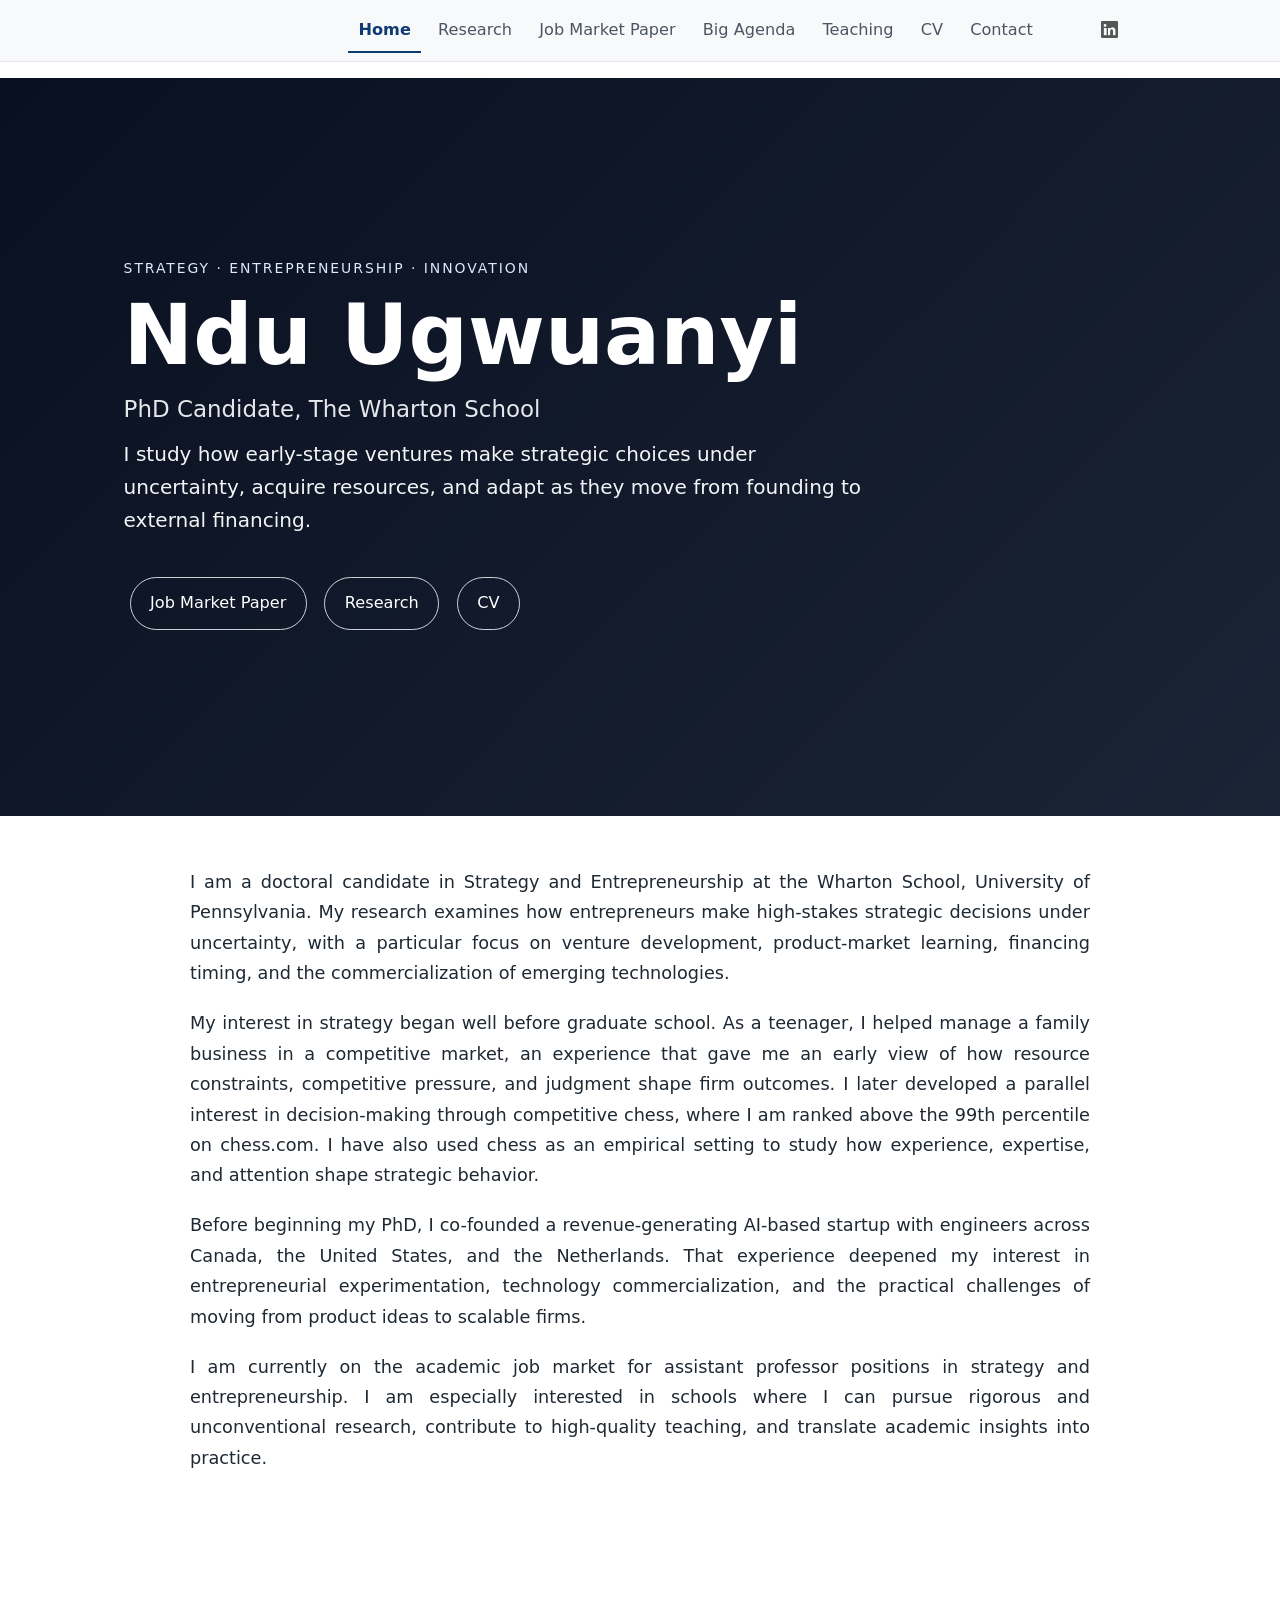
==== index.html @ 35e573d6 "Built site for gh-pages" ====
<!DOCTYPE html>
<html xmlns="http://www.w3.org/1999/xhtml" lang="en" xml:lang="en"><head>

<meta charset="utf-8">
<meta name="generator" content="quarto-1.10.18">

<meta name="viewport" content="width=device-width, initial-scale=1.0, user-scalable=yes">


<title>Ndu Ugwuanyi</title>
<style>
/* Default styles provided by pandoc.
** See https://pandoc.org/MANUAL.html#variables-for-html for config info.
*/
span.smallcaps{font-variant: small-caps;}
div.columns{display: flex; gap: 1.5em;}
div.column{flex: auto;}
@media screen {
div.columns{gap: min(4vw, 1.5em);}
div.column{overflow-x: auto;}
}
div.hanging-indent{margin-left: 1.5em; text-indent: -1.5em;}
ul.task-list{list-style: none;}
ul.task-list li input[type="checkbox"] {
  width: 0.8em;
  margin: 0 0.8em 0.2em -1em; /* quarto-specific, see https://github.com/quarto-dev/quarto-cli/issues/4556 */ 
  vertical-align: middle;
}
</style>


<script src="site_libs/quarto-nav/quarto-nav.js"></script>
<script src="site_libs/clipboard/clipboard.min.js"></script>
<script src="site_libs/quarto-html/quarto.js" type="module"></script>
<script src="site_libs/quarto-html/tabsets/tabsets.js" type="module"></script>
<script src="site_libs/quarto-html/popper.min.js"></script>
<script src="site_libs/quarto-html/tippy.umd.min.js"></script>
<link href="site_libs/quarto-html/tippy.css" rel="stylesheet">
<link href="site_libs/quarto-html/quarto-syntax-highlighting-64a204ab8560d761af7679ceaba22944.css" rel="stylesheet" id="quarto-text-highlighting-styles">
<script src="site_libs/bootstrap/bootstrap.min.js"></script>
<link href="site_libs/bootstrap/bootstrap-icons.css" rel="stylesheet">
<link href="site_libs/bootstrap/bootstrap-172ba59bd5e0b52282274ba0c0cc16fc.min.css" rel="stylesheet" append-hash="true" id="quarto-bootstrap" data-mode="light">
<script id="quarto-search-options" type="application/json">{
  "language": {
    "search-no-results-text": "No results",
    "search-matching-documents-text": "matching documents",
    "search-copy-link-title": "Copy link to search",
    "search-hide-matches-text": "Hide additional matches",
    "search-more-match-text": "more match in this document",
    "search-more-matches-text": "more matches in this document",
    "search-clear-button-title": "Clear",
    "search-text-placeholder": "",
    "search-detached-cancel-button-title": "Cancel",
    "search-submit-button-title": "Submit",
    "search-label": "Search"
  }
}</script>


<link rel="stylesheet" href="styles.css">
</head>

<body class="nav-fixed quarto-light">

<div id="quarto-search-results"></div>
  <header id="quarto-header" class="headroom fixed-top">
    <nav class="navbar navbar-expand-lg " data-bs-theme="dark">
      <div class="navbar-container container-fluid">
          <button class="navbar-toggler" type="button" data-bs-toggle="collapse" data-bs-target="#navbarCollapse" aria-controls="navbarCollapse" role="menu" aria-expanded="false" aria-label="Toggle navigation" onclick="if (window.quartoToggleHeadroom) { window.quartoToggleHeadroom(); }">
  <span class="navbar-toggler-icon"></span>
</button>
          <div class="collapse navbar-collapse" id="navbarCollapse">
            <ul class="navbar-nav navbar-nav-scroll ms-auto">
  <li class="nav-item">
    <a class="nav-link active" href="./index.html" aria-current="page"> 
<span class="menu-text">Home</span></a>
  </li>  
  <li class="nav-item">
    <a class="nav-link" href="./research.html"> 
<span class="menu-text">Research</span></a>
  </li>  
  <li class="nav-item">
    <a class="nav-link" href="./job-market-paper.html"> 
<span class="menu-text">Job Market Paper</span></a>
  </li>  
  <li class="nav-item">
    <a class="nav-link" href="./big-agenda.html"> 
<span class="menu-text">Big Agenda</span></a>
  </li>  
  <li class="nav-item">
    <a class="nav-link" href="./teaching.html"> 
<span class="menu-text">Teaching</span></a>
  </li>  
  <li class="nav-item">
    <a class="nav-link" href="./cv.html"> 
<span class="menu-text">CV</span></a>
  </li>  
  <li class="nav-item">
    <a class="nav-link" href="./contact.html"> 
<span class="menu-text">Contact</span></a>
  </li>  
</ul>
          </div> <!-- /navcollapse -->
            <div class="quarto-navbar-tools">
    <a href="https://www.linkedin.com/in/rndu/" title="" class="quarto-navigation-tool px-1" aria-label="LinkedIn"><i class="bi bi-linkedin"></i></a>
</div>
      </div> <!-- /container-fluid -->
    </nav>
</header>
<!-- content -->
<div id="quarto-content" class="quarto-container page-columns page-rows-contents page-layout-full page-navbar">
<!-- sidebar -->
<!-- margin-sidebar -->
    
<!-- main -->
<main class="content column-page" id="quarto-document-content"><header id="title-block-header" class="quarto-title-block"></header>




<section class="hero">
  <video class="hero-video" autoplay="" muted="" loop="" playsinline="">
    <source src="media/teaching-hero.mp4" type="video/mp4">
  </video>

  <div class="hero-overlay"></div>

  <div class="hero-content">
    <p class="eyebrow">Strategy · Entrepreneurship · Innovation</p>
    <h1>Ndu Ugwuanyi</h1>
    <p class="subtitle">PhD Candidate, The Wharton School</p>

    <p class="hero-text">
      I study how early-stage ventures make strategic choices under uncertainty,
      acquire resources, and adapt as they move from founding to external financing.
    </p>

    <div class="hero-buttons">
      <a href="job-market-paper.html">Job Market Paper</a>
      <a href="research.html">Research</a>
      <a href="cv.html">CV</a>
    </div>
  </div>
</section>


<section class="home-about">
  <div class="home-about-inner">

    <p>
      I am a doctoral candidate in Strategy and Entrepreneurship at the Wharton School, University of Pennsylvania. My research examines how entrepreneurs make high-stakes strategic decisions under uncertainty, with a particular focus on venture development, product-market learning, financing timing, and the commercialization of emerging technologies.
    </p>

    <p>
      My interest in strategy began well before graduate school. As a teenager, I helped manage a family business in a competitive market, an experience that gave me an early view of how resource constraints, competitive pressure, and judgment shape firm outcomes. I later developed a parallel interest in decision-making through competitive chess, where I am ranked above the 99th percentile on chess.com. I have also used chess as an empirical setting to study how experience, expertise, and attention shape strategic behavior.
    </p>

    <p>
      Before beginning my PhD, I co-founded a revenue-generating AI-based startup with engineers across Canada, the United States, and the Netherlands. That experience deepened my interest in entrepreneurial experimentation, technology commercialization, and the practical challenges of moving from product ideas to scalable firms.
    </p>

    <p>
      I am currently on the academic job market for assistant professor positions in strategy and entrepreneurship. I am especially interested in schools where I can pursue rigorous and unconventional research, contribute to high-quality teaching, and translate academic insights into practice.
    </p>

  </div>
</section>
<!--
<section class="home-section">
  <div class="home-grid">
    <div>
      <h2>Research</h2>
      <p>
        My research examines strategic sequencing, startup financing, venture development,
        and adaptation under uncertainty.
      </p>
      <p><a href="research.html">View research →</a></p>
    </div>

    <div>
      <h2>Big Agenda</h2>
      <p>
        I am building a research and teaching agenda around how people think strategically,
        sequence decisions, and develop judgment.
      </p>
      <p><a href="big-agenda.html">Read the agenda →</a></p>
    </div>

    <div>
      <h2>Teaching</h2>
      <p>
        My teaching emphasizes active learning, disciplined reasoning, and the practice
        of strategic thinking in entrepreneurial settings.
      </p>
      <p><a href="teaching.html">View teaching →</a></p>
    </div>
  </div>
</section>
```
-->



</main> <!-- /main -->
<script id="quarto-html-after-body" type="application/javascript">
  window.document.addEventListener("DOMContentLoaded", function (event) {
    const isCodeAnnotation = (el) => {
      for (const clz of el.classList) {
        if (clz.startsWith('code-annotation-')) {                     
          return true;
        }
      }
      return false;
    }
    const onCopySuccess = function(e) {
      // button target
      const button = e.trigger;
      // don't keep focus
      button.blur();
      // flash "checked"
      button.classList.add('code-copy-button-checked');
      var currentTitle = button.getAttribute("title");
      button.setAttribute("title", "Copied!");
      let tooltip;
      if (window.bootstrap) {
        button.setAttribute("data-bs-toggle", "tooltip");
        button.setAttribute("data-bs-placement", "left");
        button.setAttribute("data-bs-title", "Copied!");
        tooltip = new bootstrap.Tooltip(button, 
          { trigger: "manual", 
            customClass: "code-copy-button-tooltip",
            offset: [0, -8]});
        tooltip.show();    
      }
      setTimeout(function() {
        if (tooltip) {
          tooltip.hide();
          button.removeAttribute("data-bs-title");
          button.removeAttribute("data-bs-toggle");
          button.removeAttribute("data-bs-placement");
        }
        button.setAttribute("title", currentTitle);
        button.classList.remove('code-copy-button-checked');
      }, 1000);
      // clear code selection
      e.clearSelection();
    }
    const getTextToCopy = function(trigger) {
      const outerScaffold = trigger.parentElement.cloneNode(true);
      const codeEl = outerScaffold.querySelector('code');
      for (const childEl of codeEl.children) {
        if (isCodeAnnotation(childEl)) {
          childEl.remove();
        }
      }
      return codeEl.innerText;
    }
    const clipboard = new window.ClipboardJS('.code-copy-button:not([data-in-quarto-modal])', {
      text: getTextToCopy
    });
    clipboard.on('success', onCopySuccess);
    if (window.document.getElementById('quarto-embedded-source-code-modal')) {
      const clipboardModal = new window.ClipboardJS('.code-copy-button[data-in-quarto-modal]', {
        text: getTextToCopy,
        container: window.document.getElementById('quarto-embedded-source-code-modal')
      });
      clipboardModal.on('success', onCopySuccess);
    }
      var localhostRegex = new RegExp(/^(?:http|https):\/\/localhost\:?[0-9]*\//);
      var mailtoRegex = new RegExp(/^mailto:/);
        var filterRegex = new RegExp("https:\/\/URichnd\.github\.io\/ndu\/");
      var isInternal = (href) => {
          return filterRegex.test(href) || localhostRegex.test(href) || mailtoRegex.test(href);
      }
      // Inspect non-navigation links and adorn them if external
     var links = window.document.querySelectorAll('a[href]:not(.nav-link):not(.navbar-brand):not(.toc-action):not(.sidebar-link):not(.sidebar-item-toggle):not(.pagination-link):not(.no-external):not([aria-hidden]):not(.dropdown-item):not(.quarto-navigation-tool):not(.about-link)');
      for (var i=0; i<links.length; i++) {
        const link = links[i];
        if (!isInternal(link.href)) {
          // undo the damage that might have been done by quarto-nav.js in the case of
          // links that we want to consider external
          if (link.dataset.originalHref !== undefined) {
            link.href = link.dataset.originalHref;
          }
        }
      }
    function tippyHover(el, contentFn, onTriggerFn, onUntriggerFn) {
      const config = {
        allowHTML: true,
        maxWidth: 500,
        delay: 100,
        arrow: false,
        appendTo: function(el) {
            return el.parentElement;
        },
        interactive: true,
        interactiveBorder: 10,
        theme: 'quarto',
        placement: 'bottom-start',
      };
      if (contentFn) {
        config.content = contentFn;
      }
      if (onTriggerFn) {
        config.onTrigger = onTriggerFn;
      }
      if (onUntriggerFn) {
        config.onUntrigger = onUntriggerFn;
      }
      window.tippy(el, config); 
    }
    const noterefs = window.document.querySelectorAll('a[role="doc-noteref"]');
    for (var i=0; i<noterefs.length; i++) {
      const ref = noterefs[i];
      tippyHover(ref, function() {
        // use id or data attribute instead here
        let href = ref.getAttribute('data-footnote-href') || ref.getAttribute('href');
        try { href = new URL(href).hash; } catch {}
        const id = href.replace(/^#\/?/, "");
        const note = window.document.getElementById(id);
        if (note) {
          return note.innerHTML;
        } else {
          return "";
        }
      });
    }
    const xrefs = window.document.querySelectorAll('a.quarto-xref');
    const processXRef = (id, note) => {
      // Strip column container classes
      const stripColumnClz = (el) => {
        el.classList.remove("page-full", "page-columns");
        if (el.children) {
          for (const child of el.children) {
            stripColumnClz(child);
          }
        }
      }
      stripColumnClz(note)
      if (id === null || id.startsWith('sec-')) {
        // Special case sections, only their first couple elements
        const container = document.createElement("div");
        if (note.children && note.children.length > 2) {
          container.appendChild(note.children[0].cloneNode(true));
          for (let i = 1; i < note.children.length; i++) {
            const child = note.children[i];
            if (child.tagName === "P" && child.innerText === "") {
              continue;
            } else {
              container.appendChild(child.cloneNode(true));
              break;
            }
          }
          if (window.Quarto?.typesetMath) {
            window.Quarto.typesetMath(container);
          }
          return container.innerHTML
        } else {
          if (window.Quarto?.typesetMath) {
            window.Quarto.typesetMath(note);
          }
          return note.innerHTML;
        }
      } else {
        // Remove any anchor links if they are present
        const anchorLink = note.querySelector('a.anchorjs-link');
        if (anchorLink) {
          anchorLink.remove();
        }
        if (window.Quarto?.typesetMath) {
          window.Quarto.typesetMath(note);
        }
        if (note.classList.contains("callout")) {
          return note.outerHTML;
        } else {
          return note.innerHTML;
        }
      }
    }
    for (var i=0; i<xrefs.length; i++) {
      const xref = xrefs[i];
      tippyHover(xref, undefined, function(instance) {
        instance.disable();
        let url = xref.getAttribute('href');
        let hash = undefined; 
        if (url.startsWith('#')) {
          hash = url;
        } else {
          try { hash = new URL(url).hash; } catch {}
        }
        if (hash) {
          const id = hash.replace(/^#\/?/, "");
          const note = window.document.getElementById(id);
          if (note !== null) {
            try {
              const html = processXRef(id, note.cloneNode(true));
              instance.setContent(html);
            } finally {
              instance.enable();
              instance.show();
            }
          } else {
            // See if we can fetch this
            fetch(url.split('#')[0])
            .then(res => res.text())
            .then(html => {
              const parser = new DOMParser();
              const htmlDoc = parser.parseFromString(html, "text/html");
              const note = htmlDoc.getElementById(id);
              if (note !== null) {
                const html = processXRef(id, note);
                instance.setContent(html);
              } 
            }).finally(() => {
              instance.enable();
              instance.show();
            });
          }
        } else {
          // See if we can fetch a full url (with no hash to target)
          // This is a special case and we should probably do some content thinning / targeting
          fetch(url)
          .then(res => res.text())
          .then(html => {
            const parser = new DOMParser();
            const htmlDoc = parser.parseFromString(html, "text/html");
            const note = htmlDoc.querySelector('main.content');
            if (note !== null) {
              // This should only happen for chapter cross references
              // (since there is no id in the URL)
              // remove the first header
              if (note.children.length > 0 && note.children[0].tagName === "HEADER") {
                note.children[0].remove();
              }
              const html = processXRef(null, note);
              instance.setContent(html);
            } 
          }).finally(() => {
            instance.enable();
            instance.show();
          });
        }
      }, function(instance) {
      });
    }
        let selectedAnnoteEl;
        const selectorForAnnotation = ( cell, annotation) => {
          let cellAttr = 'data-code-cell="' + cell + '"';
          let lineAttr = 'data-code-annotation="' +  annotation + '"';
          const selector = 'span[' + cellAttr + '][' + lineAttr + ']';
          return selector;
        }
        const selectCodeLines = (annoteEl) => {
          const doc = window.document;
          const targetCell = annoteEl.getAttribute("data-target-cell");
          const targetAnnotation = annoteEl.getAttribute("data-target-annotation");
          const annoteSpan = window.document.querySelector(selectorForAnnotation(targetCell, targetAnnotation));
          const lines = annoteSpan.getAttribute("data-code-lines").split(",");
          const lineIds = lines.map((line) => {
            return targetCell + "-" + line;
          })
          let top = null;
          let height = null;
          let parent = null;
          if (lineIds.length > 0) {
              //compute the position of the single el (top and bottom and make a div)
              const el = window.document.getElementById(lineIds[0]);
              top = el.offsetTop;
              height = el.offsetHeight;
              parent = el.parentElement.parentElement;
            if (lineIds.length > 1) {
              const lastEl = window.document.getElementById(lineIds[lineIds.length - 1]);
              const bottom = lastEl.offsetTop + lastEl.offsetHeight;
              height = bottom - top;
            }
            if (top !== null && height !== null && parent !== null) {
              // cook up a div (if necessary) and position it 
              let div = window.document.getElementById("code-annotation-line-highlight");
              if (div === null) {
                div = window.document.createElement("div");
                div.setAttribute("id", "code-annotation-line-highlight");
                div.style.position = 'absolute';
                parent.appendChild(div);
              }
              div.style.top = top - 2 + "px";
              div.style.height = height + 4 + "px";
              div.style.left = 0;
              let gutterDiv = window.document.getElementById("code-annotation-line-highlight-gutter");
              if (gutterDiv === null) {
                gutterDiv = window.document.createElement("div");
                gutterDiv.setAttribute("id", "code-annotation-line-highlight-gutter");
                gutterDiv.style.position = 'absolute';
                const codeCell = window.document.getElementById(targetCell);
                const gutter = codeCell.querySelector('.code-annotation-gutter');
                gutter.appendChild(gutterDiv);
              }
              gutterDiv.style.top = top - 2 + "px";
              gutterDiv.style.height = height + 4 + "px";
            }
            selectedAnnoteEl = annoteEl;
          }
        };
        const unselectCodeLines = () => {
          const elementsIds = ["code-annotation-line-highlight", "code-annotation-line-highlight-gutter"];
          elementsIds.forEach((elId) => {
            const div = window.document.getElementById(elId);
            if (div) {
              div.remove();
            }
          });
          selectedAnnoteEl = undefined;
        };
          // Handle positioning of the toggle
      window.addEventListener(
        "resize",
        throttle(() => {
          elRect = undefined;
          if (selectedAnnoteEl) {
            selectCodeLines(selectedAnnoteEl);
          }
        }, 10)
      );
      function throttle(fn, ms) {
      let throttle = false;
      let timer;
        return (...args) => {
          if(!throttle) { // first call gets through
              fn.apply(this, args);
              throttle = true;
          } else { // all the others get throttled
              if(timer) clearTimeout(timer); // cancel #2
              timer = setTimeout(() => {
                fn.apply(this, args);
                timer = throttle = false;
              }, ms);
          }
        };
      }
        // Attach click handler to the DT
        const annoteDls = window.document.querySelectorAll('dt[data-target-cell]');
        for (const annoteDlNode of annoteDls) {
          annoteDlNode.addEventListener('click', (event) => {
            const clickedEl = event.target;
            if (clickedEl !== selectedAnnoteEl) {
              unselectCodeLines();
              const activeEl = window.document.querySelector('dt[data-target-cell].code-annotation-active');
              if (activeEl) {
                activeEl.classList.remove('code-annotation-active');
              }
              selectCodeLines(clickedEl);
              clickedEl.classList.add('code-annotation-active');
            } else {
              // Unselect the line
              unselectCodeLines();
              clickedEl.classList.remove('code-annotation-active');
            }
          });
        }
    const findCites = (el) => {
      const parentEl = el.parentElement;
      if (parentEl) {
        const cites = parentEl.dataset.cites;
        if (cites) {
          return {
            el,
            cites: cites.split(' ')
          };
        } else {
          return findCites(el.parentElement)
        }
      } else {
        return undefined;
      }
    };
    var bibliorefs = window.document.querySelectorAll('a[role="doc-biblioref"]');
    for (var i=0; i<bibliorefs.length; i++) {
      const ref = bibliorefs[i];
      const citeInfo = findCites(ref);
      if (citeInfo) {
        tippyHover(citeInfo.el, function() {
          var popup = window.document.createElement('div');
          citeInfo.cites.forEach(function(cite) {
            var citeDiv = window.document.createElement('div');
            citeDiv.classList.add('hanging-indent');
            citeDiv.classList.add('csl-entry');
            var biblioDiv = window.document.getElementById('ref-' + cite);
            if (biblioDiv) {
              citeDiv.innerHTML = biblioDiv.innerHTML;
            }
            popup.appendChild(citeDiv);
          });
          return popup.innerHTML;
        });
      }
    }
  });
  </script>
</div> <!-- /content -->




</body></html>
---- site_libs/quarto-html/tippy.css ----
.tippy-box[data-animation=fade][data-state=hidden]{opacity:0}[data-tippy-root]{max-width:calc(100vw - 10px)}.tippy-box{position:relative;background-color:#333;color:#fff;border-radius:4px;font-size:14px;line-height:1.4;white-space:normal;outline:0;transition-property:transform,visibility,opacity}.tippy-box[data-placement^=top]>.tippy-arrow{bottom:0}.tippy-box[data-placement^=top]>.tippy-arrow:before{bottom:-7px;left:0;border-width:8px 8px 0;border-top-color:initial;transform-origin:center top}.tippy-box[data-placement^=bottom]>.tippy-arrow{top:0}.tippy-box[data-placement^=bottom]>.tippy-arrow:before{top:-7px;left:0;border-width:0 8px 8px;border-bottom-color:initial;transform-origin:center bottom}.tippy-box[data-placement^=left]>.tippy-arrow{right:0}.tippy-box[data-placement^=left]>.tippy-arrow:before{border-width:8px 0 8px 8px;border-left-color:initial;right:-7px;transform-origin:center left}.tippy-box[data-placement^=right]>.tippy-arrow{left:0}.tippy-box[data-placement^=right]>.tippy-arrow:before{left:-7px;border-width:8px 8px 8px 0;border-right-color:initial;transform-origin:center right}.tippy-box[data-inertia][data-state=visible]{transition-timing-function:cubic-bezier(.54,1.5,.38,1.11)}.tippy-arrow{width:16px;height:16px;color:#333}.tippy-arrow:before{content:"";position:absolute;border-color:transparent;border-style:solid}.tippy-content{position:relative;padding:5px 9px;z-index:1}
---- site_libs/quarto-html/quarto-syntax-highlighting-64a204ab8560d761af7679ceaba22944.css ----
/* quarto syntax highlight colors */
:root {
  --quarto-hl-ot-color: #003B4F;
  --quarto-hl-at-color: #657422;
  --quarto-hl-ss-color: #20794D;
  --quarto-hl-an-color: #5E5E5E;
  --quarto-hl-fu-color: #4758AB;
  --quarto-hl-st-color: #20794D;
  --quarto-hl-cf-color: #003B4F;
  --quarto-hl-op-color: #5E5E5E;
  --quarto-hl-er-color: #AD0000;
  --quarto-hl-bn-color: #AD0000;
  --quarto-hl-al-color: #AD0000;
  --quarto-hl-va-color: #111111;
  --quarto-hl-bu-color: inherit;
  --quarto-hl-ex-color: inherit;
  --quarto-hl-pp-color: #AD0000;
  --quarto-hl-in-color: #5E5E5E;
  --quarto-hl-vs-color: #20794D;
  --quarto-hl-wa-color: #5E5E5E;
  --quarto-hl-do-color: #5E5E5E;
  --quarto-hl-im-color: #00769E;
  --quarto-hl-ch-color: #20794D;
  --quarto-hl-dt-color: #AD0000;
  --quarto-hl-fl-color: #AD0000;
  --quarto-hl-co-color: #5E5E5E;
  --quarto-hl-cv-color: #5E5E5E;
  --quarto-hl-cn-color: #8f5902;
  --quarto-hl-sc-color: #5E5E5E;
  --quarto-hl-dv-color: #AD0000;
  --quarto-hl-kw-color: #003B4F;
}

/* other quarto variables */
:root {
  --quarto-font-monospace: SFMono-Regular, Menlo, Monaco, Consolas, "Liberation Mono", "Courier New", monospace;
}

/* syntax highlight based on Pandoc's rules */
pre > code.sourceCode > span {
  color: #003B4F;
}

code.sourceCode > span {
  color: #003B4F;
}

div.sourceCode,
div.sourceCode pre.sourceCode {
  color: #003B4F;
}

/* Normal */
code span {
  color: #003B4F;
}

/* Alert */
code span.al {
  color: #AD0000;
  font-style: inherit;
}

/* Annotation */
code span.an {
  color: #5E5E5E;
  font-style: inherit;
}

/* Attribute */
code span.at {
  color: #657422;
  font-style: inherit;
}

/* BaseN */
code span.bn {
  color: #AD0000;
  font-style: inherit;
}

/* BuiltIn */
code span.bu {
  font-style: inherit;
}

/* ControlFlow */
code span.cf {
  color: #003B4F;
  font-weight: bold;
  font-style: inherit;
}

/* Char */
code span.ch {
  color: #20794D;
  font-style: inherit;
}

/* Constant */
code span.cn {
  color: #8f5902;
  font-style: inherit;
}

/* Comment */
code span.co {
  color: #5E5E5E;
  font-style: inherit;
}

/* CommentVar */
code span.cv {
  color: #5E5E5E;
  font-style: italic;
}

/* Documentation */
code span.do {
  color: #5E5E5E;
  font-style: italic;
}

/* DataType */
code span.dt {
  color: #AD0000;
  font-style: inherit;
}

/* DecVal */
code span.dv {
  color: #AD0000;
  font-style: inherit;
}

/* Error */
code span.er {
  color: #AD0000;
  font-style: inherit;
}

/* Extension */
code span.ex {
  font-style: inherit;
}

/* Float */
code span.fl {
  color: #AD0000;
  font-style: inherit;
}

/* Function */
code span.fu {
  color: #4758AB;
  font-style: inherit;
}

/* Import */
code span.im {
  color: #00769E;
  font-style: inherit;
}

/* Information */
code span.in {
  color: #5E5E5E;
  font-style: inherit;
}

/* Keyword */
code span.kw {
  color: #003B4F;
  font-weight: bold;
  font-style: inherit;
}

/* Operator */
code span.op {
  color: #5E5E5E;
  font-style: inherit;
}

/* Other */
code span.ot {
  color: #003B4F;
  font-style: inherit;
}

/* Preprocessor */
code span.pp {
  color: #AD0000;
  font-style: inherit;
}

/* SpecialChar */
code span.sc {
  color: #5E5E5E;
  font-style: inherit;
}

/* SpecialString */
code span.ss {
  color: #20794D;
  font-style: inherit;
}

/* String */
code span.st {
  color: #20794D;
  font-style: inherit;
}

/* Variable */
code span.va {
  color: #111111;
  font-style: inherit;
}

/* VerbatimString */
code span.vs {
  color: #20794D;
  font-style: inherit;
}

/* Warning */
code span.wa {
  color: #5E5E5E;
  font-style: italic;
}

.prevent-inlining {
  content: "</";
}

/*# sourceMappingURL=9d8d5bb603a83b8298b89080a598c93b.css.map */
---- styles.css ----
body {
  font-family: system-ui, -apple-system, BlinkMacSystemFont, "Segoe UI", sans-serif;
  color: #1f2933;
}

.navbar {
  box-shadow: none;
  border-bottom: 1px solid #e5e7eb;
}

.hero {
  position: relative;
  width: 100vw;
  margin-left: calc(50% - 50vw);
  min-height: 82vh;
  display: flex;
  align-items: center;
  justify-content: center;
  overflow: hidden;
  background: linear-gradient(135deg, #0f172a 0%, #1e293b 45%, #334155 100%);
  margin-top: -1px;
}

.hero-video {
  position: absolute;
  inset: 0;
  width: 100%;
  height: 100%;
  object-fit: cover;
  opacity: 0.45;
}

.hero-overlay {
  position: absolute;
  inset: 0;
  background: rgba(5, 10, 25, 0.52);
}

.hero-content {
  position: relative;
  z-index: 2;
  max-width: 920px;
  padding: 4rem 2rem;
  text-align: center;
  color: white;
}

.eyebrow {
  text-transform: uppercase;
  letter-spacing: 0.14em;
  font-size: 0.82rem;
  margin-bottom: 1rem;
  color: #dbeafe;
}

.hero-content h1 {
  font-size: clamp(3rem, 7vw, 6rem);
  line-height: 0.95;
  margin: 0 0 1rem 0;
  font-weight: 700;
}

.subtitle {
  font-size: 1.35rem;
  margin-bottom: 1.5rem;
  color: #e5e7eb;
}

.hero-text {
  max-width: 760px;
  margin: 0 auto;
  font-size: 1.18rem;
  line-height: 1.65;
  color: #f3f4f6;
}

.hero-buttons {
  margin-top: 2rem;
}

.hero-buttons a {
  display: inline-block;
  margin: 0.35rem;
  padding: 0.8rem 1.15rem;
  border: 1px solid rgba(255, 255, 255, 0.8);
  color: white;
  text-decoration: none;
  border-radius: 999px;
  font-size: 0.95rem;
}

.hero-buttons a:hover {
  background: white;
  color: #0f172a;
}

.home-section {
  width: 100vw;
  margin-left: calc(50% - 50vw);
  padding: 4.5rem 6vw 5rem 6vw;
}

.home-grid {
  max-width: 1320px;
  margin: 0 auto;
  display: grid;
  grid-template-columns: repeat(3, minmax(0, 1fr));
  gap: clamp(2rem, 5vw, 6rem);
}

.home-grid h2 {
  font-size: 1.25rem;
  margin-bottom: 0.75rem;
}

.home-grid p {
  line-height: 1.65;
}

.home-grid a {
  color: #0f3b73;
  text-decoration: none;
  font-weight: 600;
}

.home-grid a:hover {
  text-decoration: underline;
}

@media (max-width: 800px) {
  .home-grid {
    grid-template-columns: 1fr;
  }

  .hero {
    min-height: 76vh;
  }
}

/* Remove Quarto's default top spacing on the homepage */
#quarto-content {
  padding-top: 0 !important;
}

#quarto-document-content {
  margin-top: 0 !important;
  padding-top: 0 !important;
}

main.content {
  margin-top: 0 !important;
  padding-top: 0 !important;
}

/* Big Agenda page */
.big-agenda-page {
  max-width: 940px;
  margin: 0 auto;
  padding-top: 2.5rem;
}

.big-agenda-page h2 {
  font-size: 1.55rem;
  font-weight: 700;
  margin-top: 2.4rem;
  margin-bottom: 1rem;
  padding-bottom: 0.45rem;
  border-bottom: 1px solid #e5e7eb;
}

.big-agenda-page p {
  text-align: justify;
  text-justify: inter-word;
  line-height: 1.72;
  font-size: 1.02rem;
}

.agenda-lede {
  font-size: 1.28rem;
  line-height: 1.55;
  font-weight: 500;
  color: #0f172a;
  border-left: 4px solid #0f3b73;
  padding-left: 1.2rem;
  margin-bottom: 2rem;
}

/* Navbar active tab */
.navbar .nav-link {
  font-size: 0.95rem;
  color: #4b5563 !important;
  margin-right: 0.4rem;
}

.navbar .nav-link.active {
  color: #0f3b73 !important;
  font-weight: 600;
  border-bottom: 2px solid #0f3b73;
}

.navbar .nav-link:hover {
  color: #0f3b73 !important;
}

/* Standard interior pages */
.standard-page {
  max-width: 980px;
  margin: 0 auto;
  padding: 2.7rem 1.5rem 5rem 1.5rem;
}

.page-lede {
  font-size: 1.22rem;
  line-height: 1.62;
  color: #0f172a;
  margin-bottom: 2.6rem;
  border-left: 4px solid #0f3b73;
  padding-left: 1.2rem;
}

.standard-page h2 {
  font-size: 1.45rem;
  margin-top: 2.7rem;
  margin-bottom: 1rem;
  padding-bottom: 0.45rem;
  border-bottom: 1px solid #e5e7eb;
}

.paper-card {
  border: 1px solid #e5e7eb;
  border-radius: 10px;
  padding: 1.25rem 1.35rem;
  margin-bottom: 1rem;
  background: #ffffff;
}

.paper-card h3 {
  margin-top: 0;
  margin-bottom: 0.4rem;
  font-size: 1.12rem;
}

.paper-card p {
  line-height: 1.65;
}

.featured-paper {
  border-left: 4px solid #0f3b73;
}

.research-areas {
  display: grid;
  grid-template-columns: repeat(3, 1fr);
  gap: 1.1rem;
  margin-top: 1rem;
}

.research-area {
  border: 1px solid #e5e7eb;
  border-radius: 10px;
  padding: 1.1rem;
  line-height: 1.55;
}

@media (max-width: 800px) {
  .research-areas {
    grid-template-columns: 1fr;
  }
}

/* Sparse centered Job Market Paper page */
.jmp-page {
  max-width: 900px;
  margin: 0 auto;
  padding: 0 1.5rem 7rem 1.5rem;
}

.jmp-cover {
  min-height: 58vh;
  display: flex;
  flex-direction: column;
  align-items: center;
  justify-content: center;
  text-align: center;
  padding-top: 2rem;
}

.jmp-kicker {
  text-transform: uppercase;
  letter-spacing: 0.16em;
  font-size: 0.78rem;
  font-weight: 700;
  color: #0f3b73;
  margin-bottom: 1.1rem;
}

.jmp-page h1 {
  font-size: clamp(3.2rem, 7vw, 5.8rem);
  font-weight: 650;
  letter-spacing: -0.045em;
  line-height: 0.98;
  color: #0f172a;
  margin-bottom: 1.2rem;
}

.jmp-status {
  color: #4b5563;
  font-size: 1.02rem;
  margin-bottom: 1.35rem;
}

.jmp-button {
  display: inline-block;
  padding: 0.72rem 1.1rem;
  border: 1px solid #0f3b73;
  border-radius: 999px;
  color: #0f3b73;
  text-decoration: none;
  font-weight: 600;
  font-size: 0.95rem;
}

.jmp-button:hover {
  background: #0f3b73;
  color: white;
  text-decoration: none;
}

.jmp-abstract {
  max-width: 780px;
  margin: 0 auto;
  padding-top: 1rem;
}

.jmp-abstract h2 {
  font-size: 1.1rem;
  font-weight: 700;
  color: #0f172a;
  margin-bottom: 1rem;
  padding-bottom: 0.45rem;
  border-bottom: 1px solid #e5e7eb;
}

.jmp-abstract p {
  font-size: 1.03rem;
  line-height: 1.78;
  text-align: justify;
  color: #1f2933;
}


/* Job Market Paper page - compact one-screen version */
.jmp2-page {
  max-width: 900px;
  margin: 0 auto;
  padding: 0.75rem 1.5rem 1rem 1.5rem;
}

.jmp2-cover {
  padding: 0;
  margin: 0 0 1.1rem 0;
  border-bottom: none;
  min-height: 0;
  display: block;
  text-align: left;
}

.jmp2-cover h1 {
  font-size: 2.25rem;
  font-weight: 700;
  letter-spacing: -0.025em;
  line-height: 1.05;
  color: #0f172a;
  margin: 0 0 0.55rem 0;
}

.jmp2-kicker {
  font-size: 0.95rem;
  color: #1f2933;
  margin-bottom: 0.15rem;
  text-transform: none;
  letter-spacing: 0;
  font-weight: 400;
}

.jmp2-status {
  color: #4b5563;
  font-size: 0.95rem;
  margin-bottom: 0.65rem;
}

.jmp2-button {
  display: inline-block !important;
  padding: 0.45rem 0.8rem !important;
  border: 1px solid #0f3b73 !important;
  border-radius: 999px !important;
  color: #0f3b73 !important;
  text-decoration: none !important;
  font-weight: 600 !important;
  font-size: 0.88rem !important;
}

.jmp2-abstract {
  max-width: 900px;
  margin: 0 auto;
  padding-top: 0;
}

.jmp2-abstract h2 {
  font-size: 1.15rem;
  font-weight: 700;
  color: #0f172a;
  margin: 0 0 0.45rem 0;
  padding: 0;
  border-bottom: none;
}

.jmp2-abstract p {
  font-size: 0.88rem;
  line-height: 1.42;
  text-align: justify;
  color: #1f2933;
  margin: 0;
}

/* Small final adjustments to JMP page */
.jmp2-page {
  padding-top: 1.6rem;
}

.jmp2-cover h1 {
  margin-top: 0.4rem;
  margin-bottom: 0.65rem;
}

.jmp2-abstract p {
  font-size: 0.96rem;
  line-height: 1.5;
}


/* Job Market Paper page - final clean reset */
.jmp-final-page {
  max-width: 980px;
  margin: 0 auto;
  padding: 1.4rem 1.5rem 1.5rem 1.5rem;
}

.jmp-final-header {
  margin: 0 0 1.1rem 0;
  padding: 0;
}

.jmp-final-header h1 {
  margin: 0 0 0.45rem 0;
  padding: 0;
  font-size: 2.35rem;
  line-height: 1.05;
  font-weight: 700;
  letter-spacing: -0.025em;
  color: #0f172a;
}

.jmp-final-meta {
  margin: 0 0 0.12rem 0;
  padding: 0;
  font-size: 0.96rem;
  color: #1f2933;
}

.jmp-final-status {
  margin: 0 0 0.55rem 0;
  padding: 0;
  font-size: 0.94rem;
  color: #4b5563;
}

.jmp-final-download {
  margin: 0;
  padding: 0;
}

.jmp-final-download a {
  display: inline-block;
  padding: 0.42rem 0.75rem;
  border: 1px solid #0f3b73;
  border-radius: 999px;
  color: #0f3b73;
  text-decoration: none;
  font-weight: 600;
  font-size: 0.88rem;
}

.jmp-final-download a:hover {
  background: #0f3b73;
  color: white;
}

.jmp-final-abstract {
  max-width: 980px;
  margin: 0 auto;
  padding: 0;
}

.jmp-final-abstract h2 {
  margin: 0 0 0.45rem 0;
  padding: 0;
  border: none;
  font-size: 1.12rem;
  font-weight: 700;
  color: #0f172a;
}

.jmp-final-abstract p {
  margin: 0;
  padding: 0;
  font-size: 0.94rem;
  line-height: 1.42;
  text-align: justify;
  color: #1f2933;
}


/* Home page about section */
.home-about {
  max-width: 980px;
  margin: 0 auto;
  padding: 3rem 1.5rem 1.8rem 1.5rem;
}

.home-about-inner {
  max-width: 900px;
  margin: 0 auto;
}

.home-about p {
  font-size: 1.04rem;
  line-height: 1.72;
  color: #1f2933;
  text-align: justify;
  margin-bottom: 1.15rem;
}


/* =========================================================
   Homepage hero text positioning and fade-in
   ========================================================= */

.hero-content {
  max-width: 760px;
  margin-left: clamp(2rem, 9vw, 9rem);
  margin-right: auto;
  text-align: left;
  animation: heroFadeIn 1.15s ease-out 0.25s both;
}

.hero-buttons {
  justify-content: flex-start;
}

@keyframes heroFadeIn {
  from {
    opacity: 0;
    transform: translateY(14px);
  }

  to {
    opacity: 1;
    transform: translateY(0);
  }
}

/* Keep hero name cleaner on desktop */
.hero-content {
  max-width: 900px;
  margin-left: clamp(2rem, 7vw, 7rem);
}

.hero-content h1 {
  white-space: nowrap;
  font-size: clamp(4rem, 6.5vw, 6.4rem);
}

/* =========================================================
   Navbar positioning and social media icon spacing
   ========================================================= */

/* Shift the right-aligned navbar group slightly toward the center */
.navbar > .container-fluid {
  padding-right: clamp(5rem, 11vw, 11rem);
}

/* Add clear space between Contact and LinkedIn icon */
.navbar .quarto-navbar-tools {
  margin-left: 2.75rem;
}

/* Keep the icon compact */
.navbar .quarto-navbar-tools .nav-link {
  padding-left: 0.25rem;
  padding-right: 0.25rem;
}

/* =========================================================
   Teaching page sliding student comments
   ========================================================= */

.student-comment-note {
  font-size: 0.86rem;
  color: #4b5563;
  margin-bottom: 1rem;
}

.student-carousel {
  display: flex;
  align-items: center;
  gap: 1rem;
  margin: 1rem 0 2.5rem 0;
}

.student-comment-window {
  overflow: hidden;
  width: 100%;
}

.student-comment-track {
  display: flex;
  transition: transform 0.45s ease;
}

.student-comment-slide {
  flex: 0 0 100%;
  margin: 0;
  padding: 0;
  border-left: none !important;
  border-right: none !important;
  background: transparent;
}

.student-comment-slide p {
  font-size: 0.84rem;
  line-height: 1.55;
  color: #1f2933;
  text-align: justify;
  font-style: italic;
  margin-bottom: 0.65rem;
}

.student-comment-prev,
.student-comment-next {
  border: none;
  background: transparent;
  color: #0f3b73;
  font-size: 1.55rem;
  line-height: 1;
  cursor: pointer;
  padding: 0.2rem 0.4rem;
}

.student-comment-prev:hover,
.student-comment-next:hover {
  color: #0f172a;
}
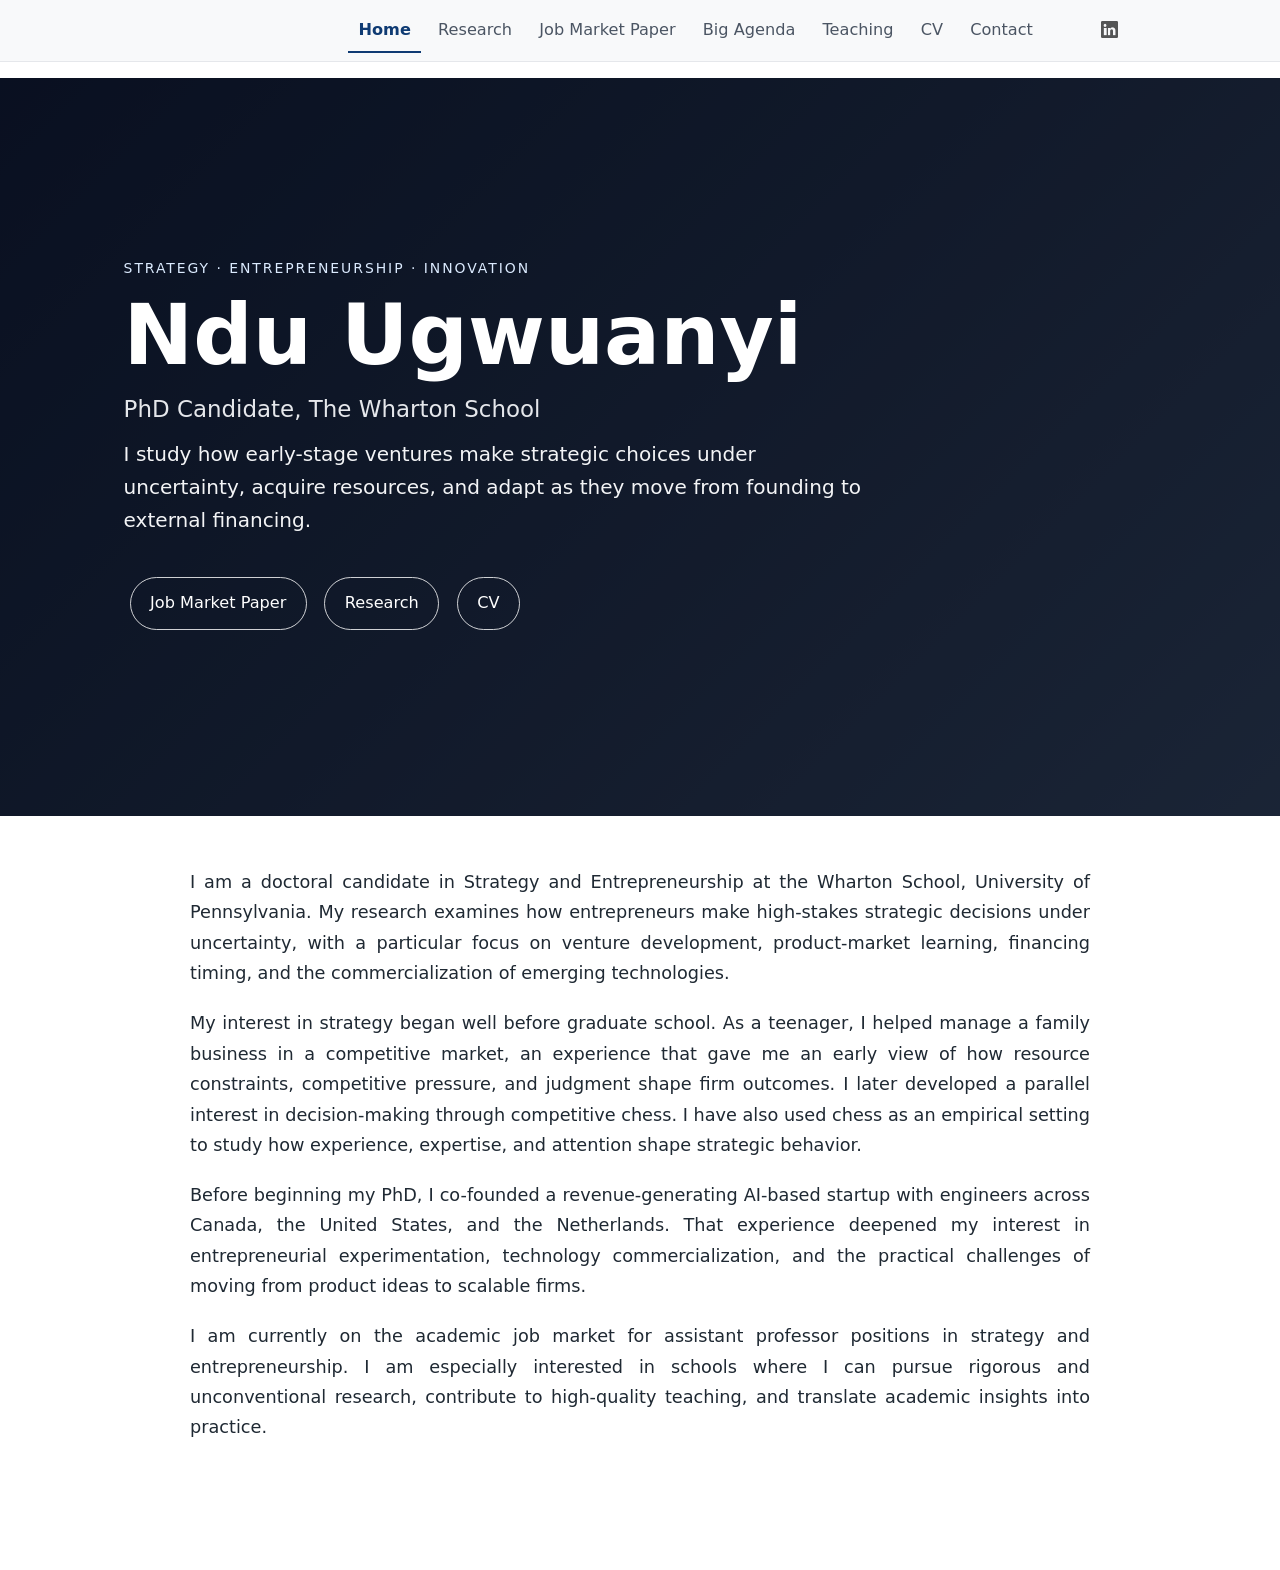
==== commit 2e6a927f: "Built site for gh-pages" ====
--- a/index.html
+++ b/index.html
@@ -152,7 +152,7 @@
     </p>
 
     <p>
-      My interest in strategy began well before graduate school. As a teenager, I helped manage a family business in a competitive market, an experience that gave me an early view of how resource constraints, competitive pressure, and judgment shape firm outcomes. I later developed a parallel interest in decision-making through competitive chess, where I am ranked above the 99th percentile on chess.com. I have also used chess as an empirical setting to study how experience, expertise, and attention shape strategic behavior.
+      My interest in strategy began well before graduate school. As a teenager, I helped manage a family business in a competitive market, an experience that gave me an early view of how resource constraints, competitive pressure, and judgment shape firm outcomes. I later developed a parallel interest in decision-making through competitive chess. I have also used chess as an empirical setting to study how experience, expertise, and attention shape strategic behavior.
     </p>
 
     <p>
--- a/styles.css
+++ b/styles.css
@@ -602,11 +602,16 @@
 }
 
 /* =========================================================
-   Teaching page sliding student comments
+   Teaching page text and sliding student comments
    ========================================================= */
 
+.teaching-page p {
+  text-align: justify;
+  text-justify: inter-word;
+}
+
 .student-comment-note {
-  font-size: 0.86rem;
+  font-size: 0.84rem;
   color: #4b5563;
   margin-bottom: 1rem;
 }
@@ -614,18 +619,23 @@
 .student-carousel {
   display: flex;
   align-items: center;
-  gap: 1rem;
+  gap: 1.15rem;
   margin: 1rem 0 2.5rem 0;
 }
 
 .student-comment-window {
   overflow: hidden;
   width: 100%;
+  min-height: 310px;
+  display: flex;
+  align-items: center;
 }
 
 .student-comment-track {
   display: flex;
+  align-items: center;
   transition: transform 0.45s ease;
+  width: 100%;
 }
 
 .student-comment-slide {
@@ -635,10 +645,14 @@
   border-left: none !important;
   border-right: none !important;
   background: transparent;
+  min-height: 310px;
+  display: flex;
+  flex-direction: column;
+  justify-content: center;
 }
 
 .student-comment-slide p {
-  font-size: 0.84rem;
+  font-size: 0.8rem;
   line-height: 1.55;
   color: #1f2933;
   text-align: justify;
@@ -651,13 +665,37 @@
   border: none;
   background: transparent;
   color: #0f3b73;
-  font-size: 1.55rem;
+  font-size: 2.15rem;
+  font-weight: 900;
   line-height: 1;
   cursor: pointer;
-  padding: 0.2rem 0.4rem;
+  padding: 0;
+  width: 2.2rem;
+  flex: 0 0 2.2rem;
 }
 
 .student-comment-prev:hover,
 .student-comment-next:hover {
   color: #0f172a;
+}
+
+/* =========================================================
+   Job Market Paper request link
+   ========================================================= */
+
+.jmp-final-request {
+  margin: 0.45rem 0 0 0;
+  font-size: 0.95rem;
+  color: #4b5563;
+}
+
+.jmp-final-request a {
+  color: #0f3b73;
+  font-weight: 600;
+  text-decoration: underline;
+  text-underline-offset: 3px;
+}
+
+.jmp-final-request a:hover {
+  color: #0f172a;
 }
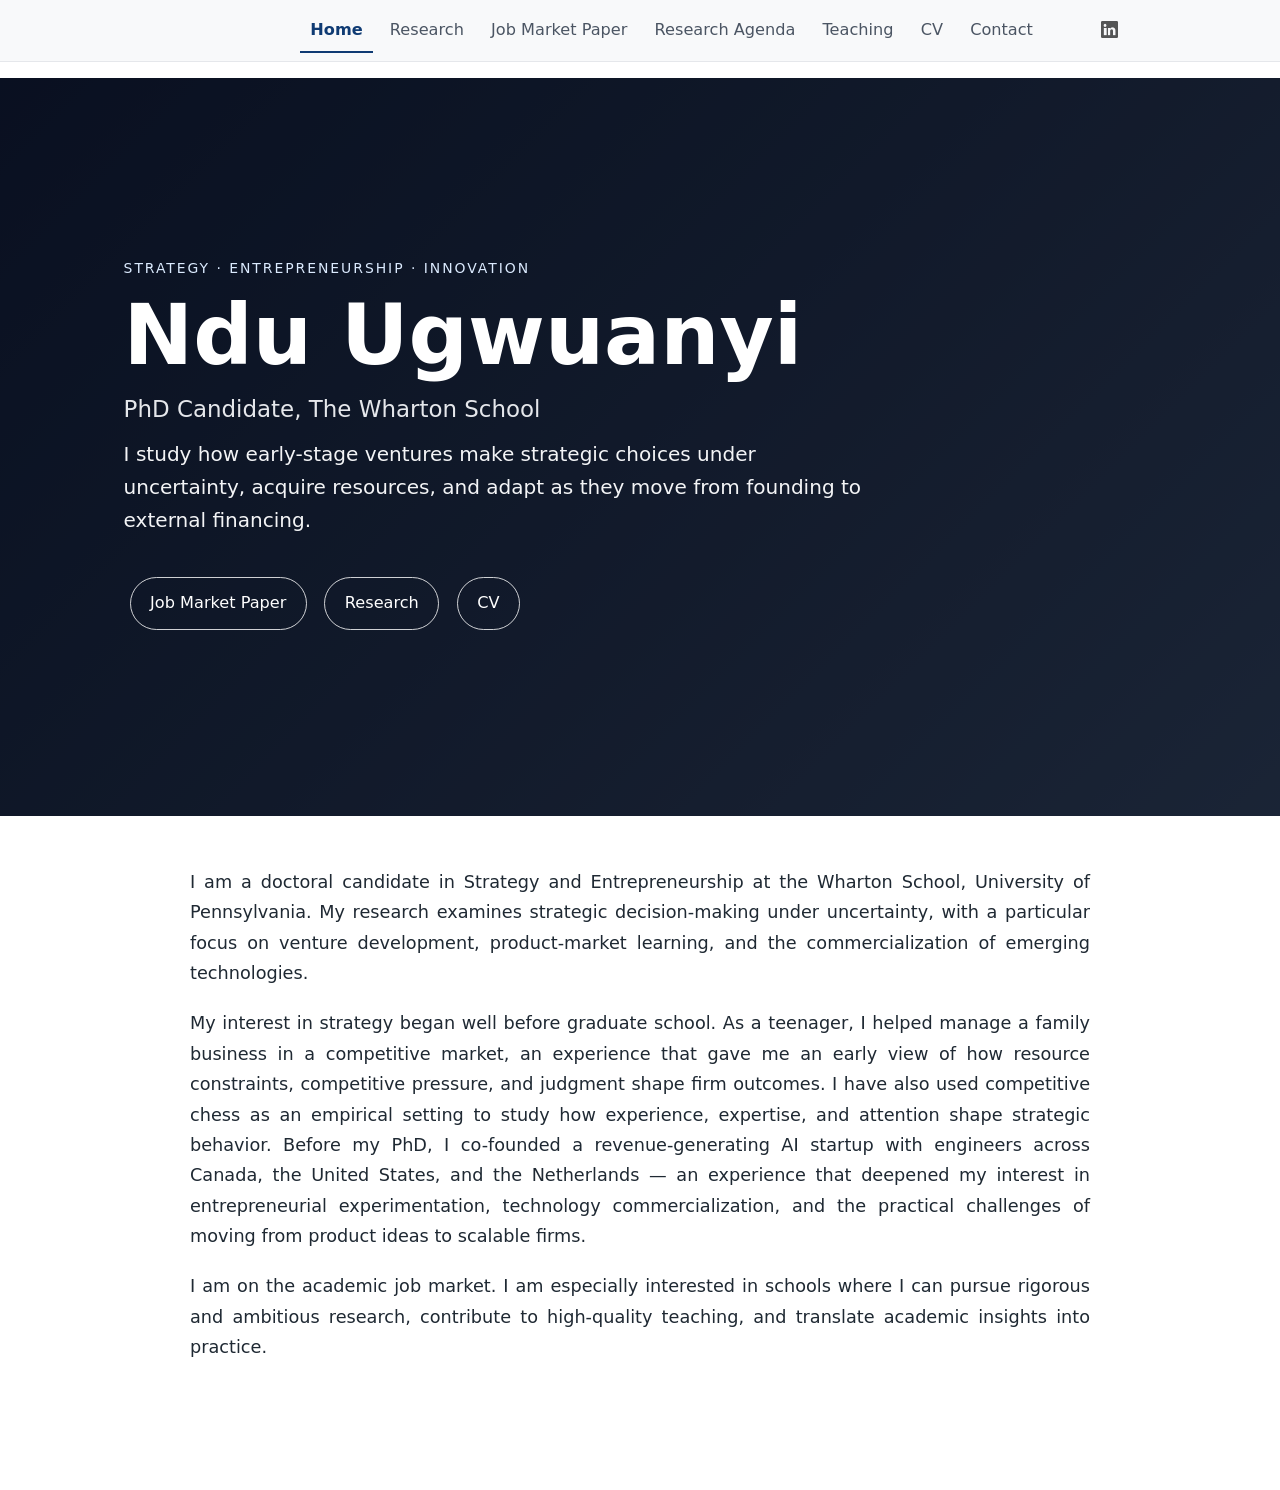
==== commit 2f37791a: "Built site for gh-pages" ====
--- a/index.html
+++ b/index.html
@@ -85,7 +85,7 @@
   </li>  
   <li class="nav-item">
     <a class="nav-link" href="./big-agenda.html"> 
-<span class="menu-text">Big Agenda</span></a>
+<span class="menu-text">Research Agenda</span></a>
   </li>  
   <li class="nav-item">
     <a class="nav-link" href="./teaching.html"> 
@@ -148,19 +148,21 @@
   <div class="home-about-inner">
 
     <p>
-      I am a doctoral candidate in Strategy and Entrepreneurship at the Wharton School, University of Pennsylvania. My research examines how entrepreneurs make high-stakes strategic decisions under uncertainty, with a particular focus on venture development, product-market learning, financing timing, and the commercialization of emerging technologies.
+      I am a doctoral candidate in Strategy and Entrepreneurship at the Wharton School, University of Pennsylvania. My research examines strategic decision-making under uncertainty, with a particular focus on venture development, product-market learning, and the commercialization of emerging technologies.
     </p>
-
+<!--
     <p>
       My interest in strategy began well before graduate school. As a teenager, I helped manage a family business in a competitive market, an experience that gave me an early view of how resource constraints, competitive pressure, and judgment shape firm outcomes. I later developed a parallel interest in decision-making through competitive chess. I have also used chess as an empirical setting to study how experience, expertise, and attention shape strategic behavior.
+      Prior to commencing PhD, I co-founded a revenue-generating AI-based startup with engineers across Canada, the United States, and the Netherlands. That experience deepened my interest in entrepreneurial experimentation, technology commercialization, and the practical challenges of moving from product ideas to scalable firms.
     </p>
+-->
+
+  <p>
+      My interest in strategy began well before graduate school. As a teenager, I helped manage a family business in a competitive market, an experience that gave me an early view of how resource constraints, competitive pressure, and judgment shape firm outcomes. I have also used competitive chess as an empirical setting to study how experience, expertise, and attention shape strategic behavior. Before my PhD, I co-founded a revenue-generating AI startup with engineers across Canada, the United States, and the Netherlands — an experience that deepened my interest in entrepreneurial experimentation, technology commercialization, and the practical challenges of moving from product ideas to scalable firms.
+    </p>
 
     <p>
-      Before beginning my PhD, I co-founded a revenue-generating AI-based startup with engineers across Canada, the United States, and the Netherlands. That experience deepened my interest in entrepreneurial experimentation, technology commercialization, and the practical challenges of moving from product ideas to scalable firms.
-    </p>
-
-    <p>
-      I am currently on the academic job market for assistant professor positions in strategy and entrepreneurship. I am especially interested in schools where I can pursue rigorous and unconventional research, contribute to high-quality teaching, and translate academic insights into practice.
+      I am on the academic job market. I am especially interested in schools where I can pursue rigorous and ambitious research, contribute to high-quality teaching, and translate academic insights into practice.
     </p>
 
   </div>
--- a/styles.css
+++ b/styles.css
@@ -698,4 +698,13 @@
 
 .jmp-final-request a:hover {
   color: #0f172a;
+}
+
+/* =========================================================
+   Research page text justification
+   ========================================================= */
+
+.research-page p {
+  text-align: justify;
+  text-justify: inter-word;
 }
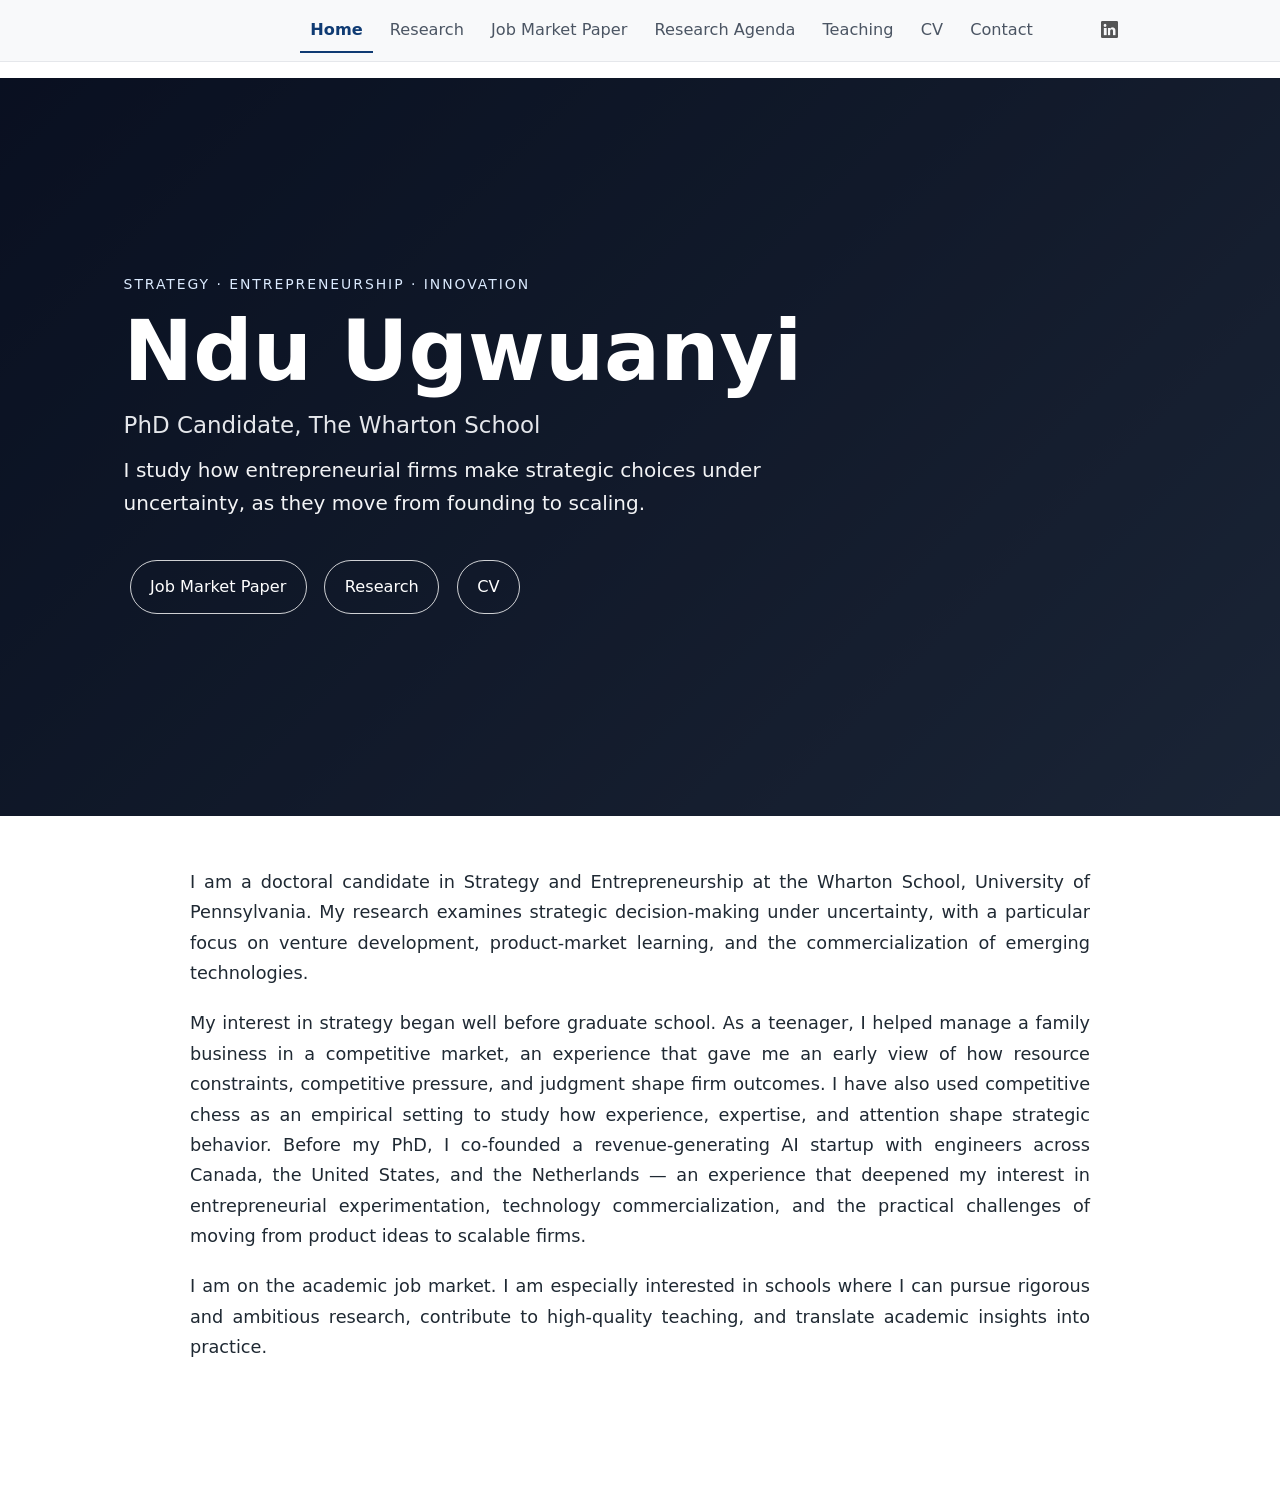
==== commit d24ea1ae: "Built site for gh-pages" ====
--- a/index.html
+++ b/index.html
@@ -131,8 +131,8 @@
     <p class="subtitle">PhD Candidate, The Wharton School</p>
 
     <p class="hero-text">
-      I study how early-stage ventures make strategic choices under uncertainty,
-      acquire resources, and adapt as they move from founding to external financing.
+      I study how entrepreneurial firms make strategic choices under uncertainty,
+      as they move from founding to scaling.
     </p>
 
     <div class="hero-buttons">
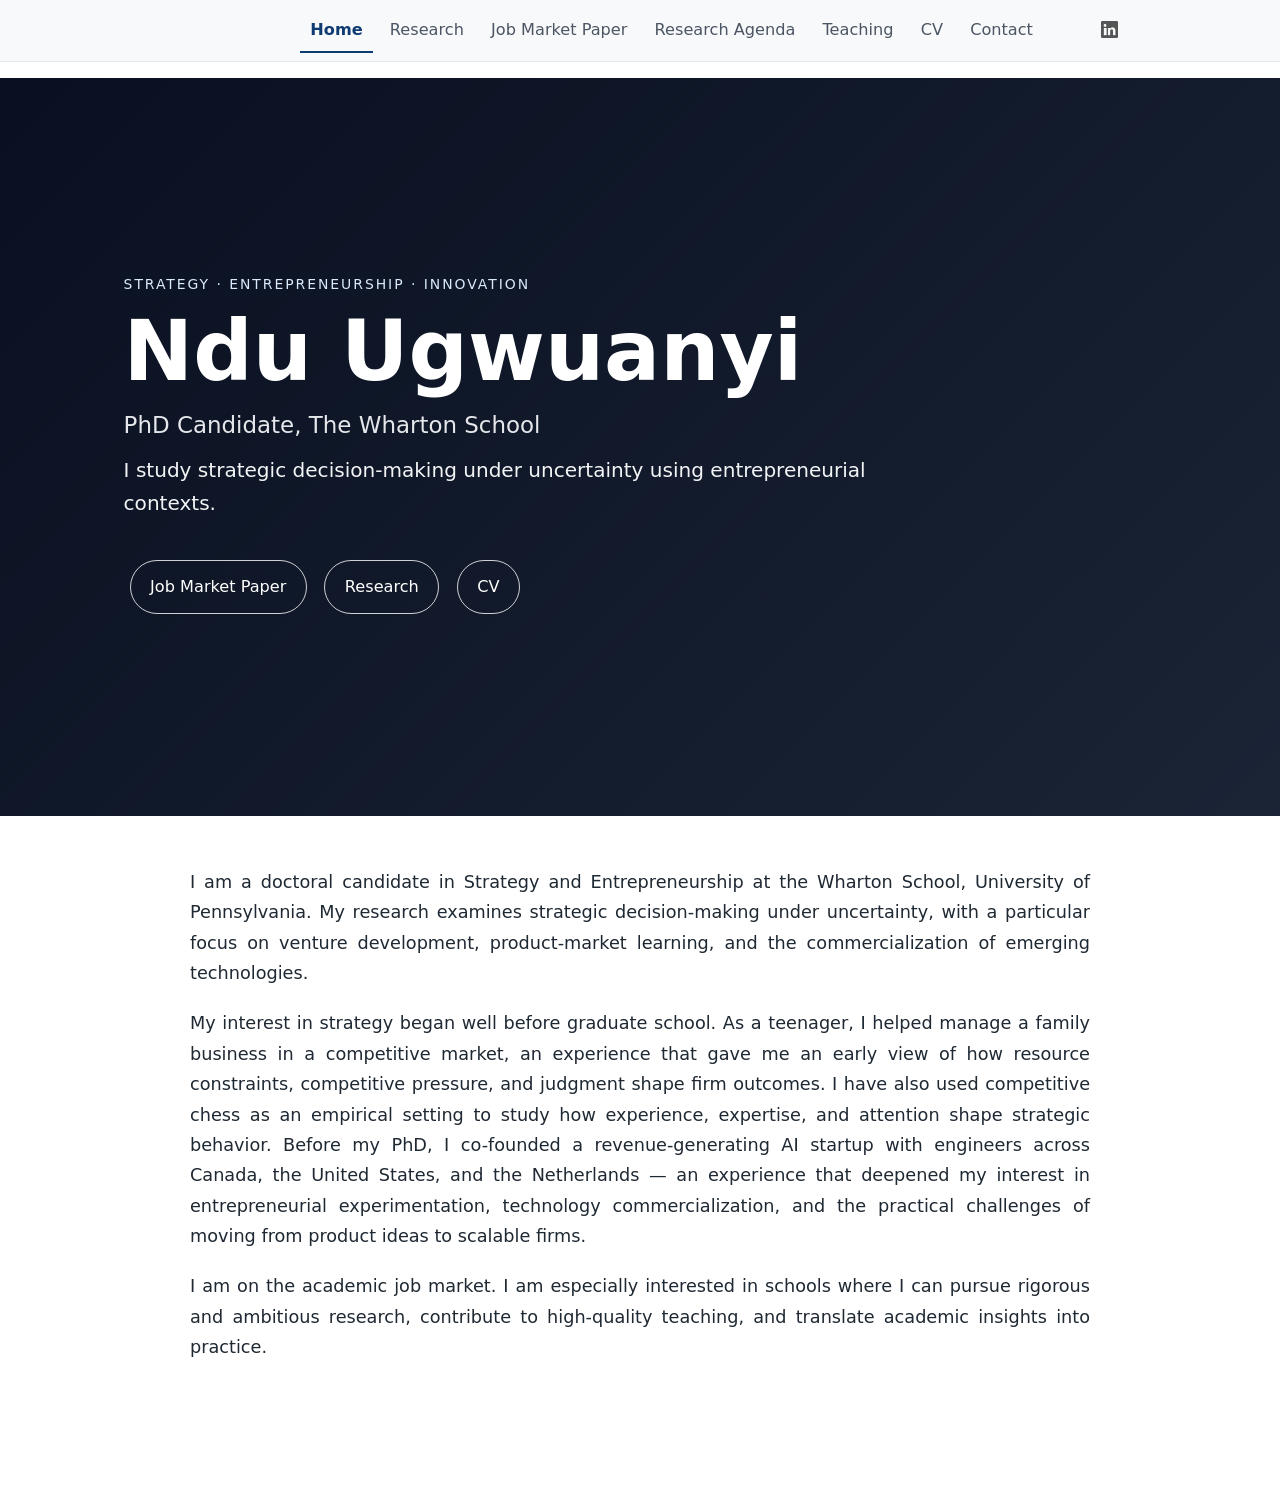
==== commit 6416275c: "Built site for gh-pages" ====
--- a/index.html
+++ b/index.html
@@ -131,8 +131,7 @@
     <p class="subtitle">PhD Candidate, The Wharton School</p>
 
     <p class="hero-text">
-      I study how entrepreneurial firms make strategic choices under uncertainty,
-      as they move from founding to scaling.
+      I study strategic decision-making under uncertainty using entrepreneurial contexts.
     </p>
 
     <div class="hero-buttons">
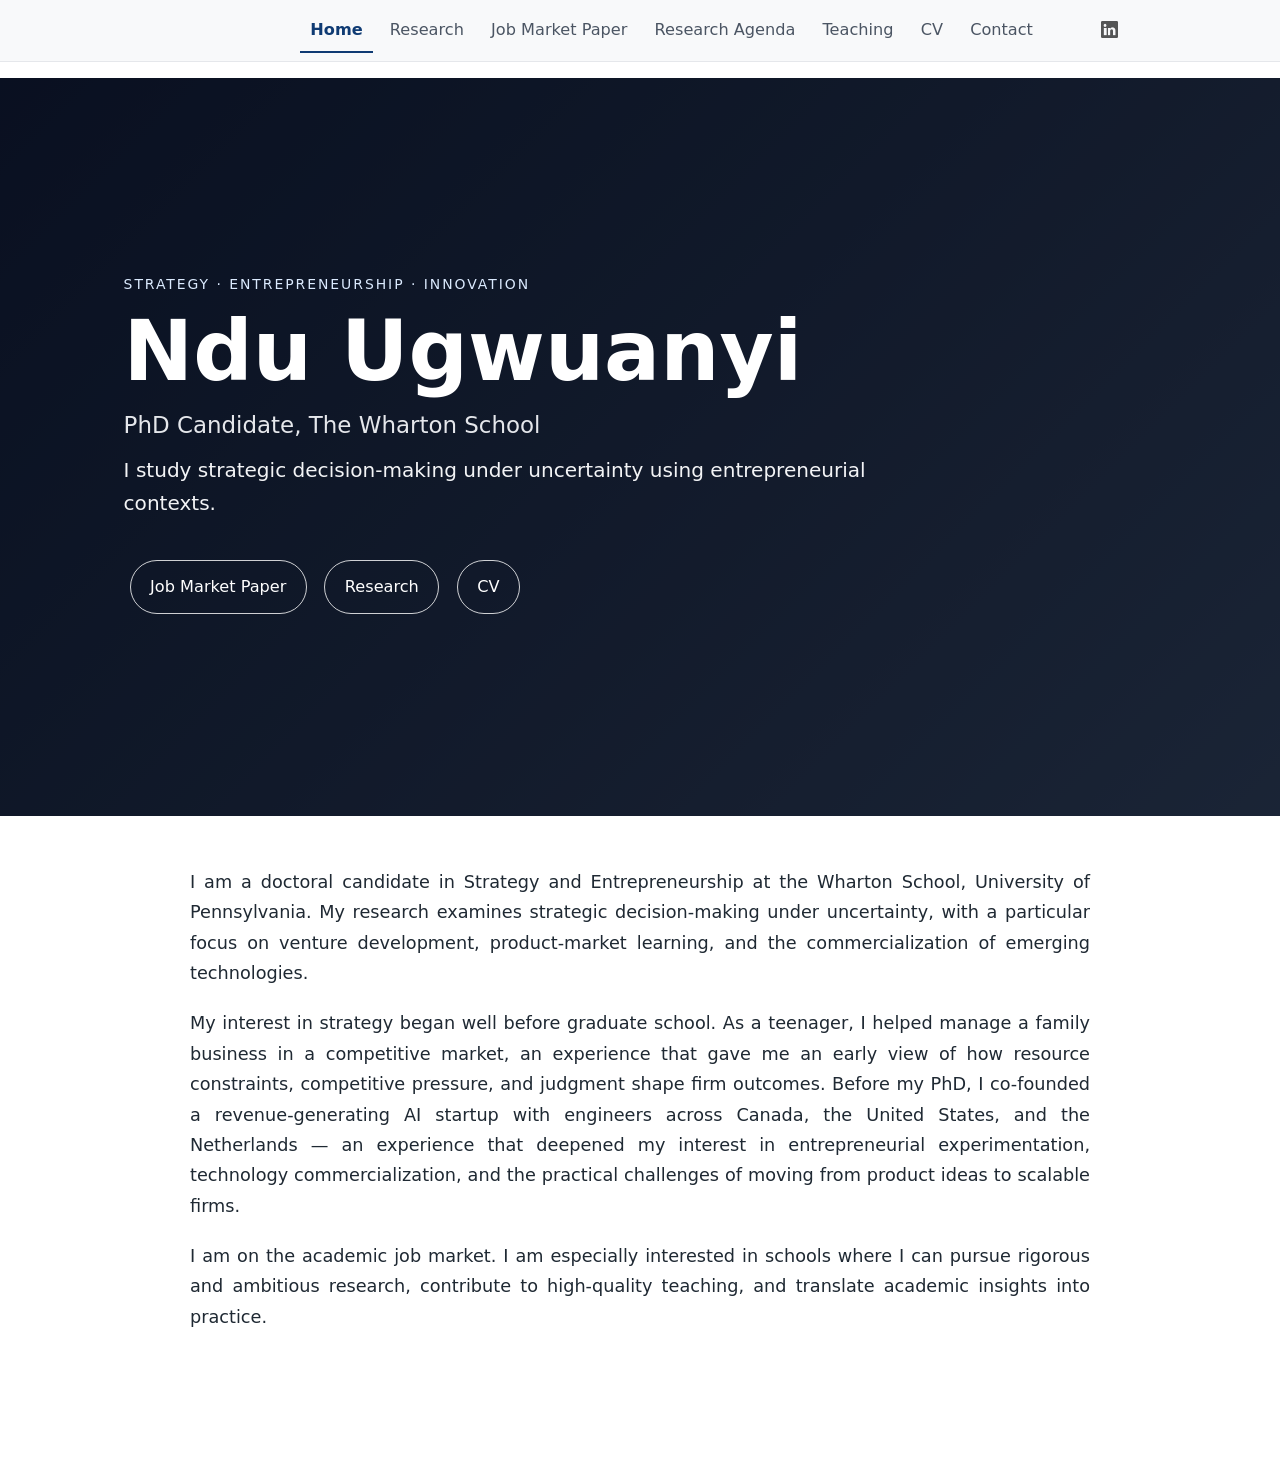
==== commit e3520290: "Built site for gh-pages" ====
--- a/index.html
+++ b/index.html
@@ -153,11 +153,13 @@
     <p>
       My interest in strategy began well before graduate school. As a teenager, I helped manage a family business in a competitive market, an experience that gave me an early view of how resource constraints, competitive pressure, and judgment shape firm outcomes. I later developed a parallel interest in decision-making through competitive chess. I have also used chess as an empirical setting to study how experience, expertise, and attention shape strategic behavior.
       Prior to commencing PhD, I co-founded a revenue-generating AI-based startup with engineers across Canada, the United States, and the Netherlands. That experience deepened my interest in entrepreneurial experimentation, technology commercialization, and the practical challenges of moving from product ideas to scalable firms.
+
+      USED ON INDEX: I have also used competitive chess as an empirical setting to study how experience, expertise, and attention shape strategic behavior.
     </p>
 -->
 
   <p>
-      My interest in strategy began well before graduate school. As a teenager, I helped manage a family business in a competitive market, an experience that gave me an early view of how resource constraints, competitive pressure, and judgment shape firm outcomes. I have also used competitive chess as an empirical setting to study how experience, expertise, and attention shape strategic behavior. Before my PhD, I co-founded a revenue-generating AI startup with engineers across Canada, the United States, and the Netherlands — an experience that deepened my interest in entrepreneurial experimentation, technology commercialization, and the practical challenges of moving from product ideas to scalable firms.
+      My interest in strategy began well before graduate school. As a teenager, I helped manage a family business in a competitive market, an experience that gave me an early view of how resource constraints, competitive pressure, and judgment shape firm outcomes. Before my PhD, I co-founded a revenue-generating AI startup with engineers across Canada, the United States, and the Netherlands — an experience that deepened my interest in entrepreneurial experimentation, technology commercialization, and the practical challenges of moving from product ideas to scalable firms.
     </p>
 
     <p>
--- a/styles.css
+++ b/styles.css
@@ -707,4 +707,33 @@
 .research-page p {
   text-align: justify;
   text-justify: inter-word;
+}
+
+/* =========================================================
+   Collapsible paper abstracts
+   ========================================================= */
+
+.paper-abstract {
+  margin-top: 0.9rem;
+  font-size: 0.92rem;
+  line-height: 1.6;
+}
+
+.paper-abstract summary {
+  cursor: pointer;
+  color: #0f3b73;
+  font-weight: 600;
+  text-decoration: underline;
+  text-underline-offset: 3px;
+  margin-bottom: 0.6rem;
+}
+
+.paper-abstract summary:hover {
+  color: #0f172a;
+}
+
+.paper-abstract p {
+  margin-top: 0.65rem;
+  text-align: justify;
+  color: #1f2933;
 }
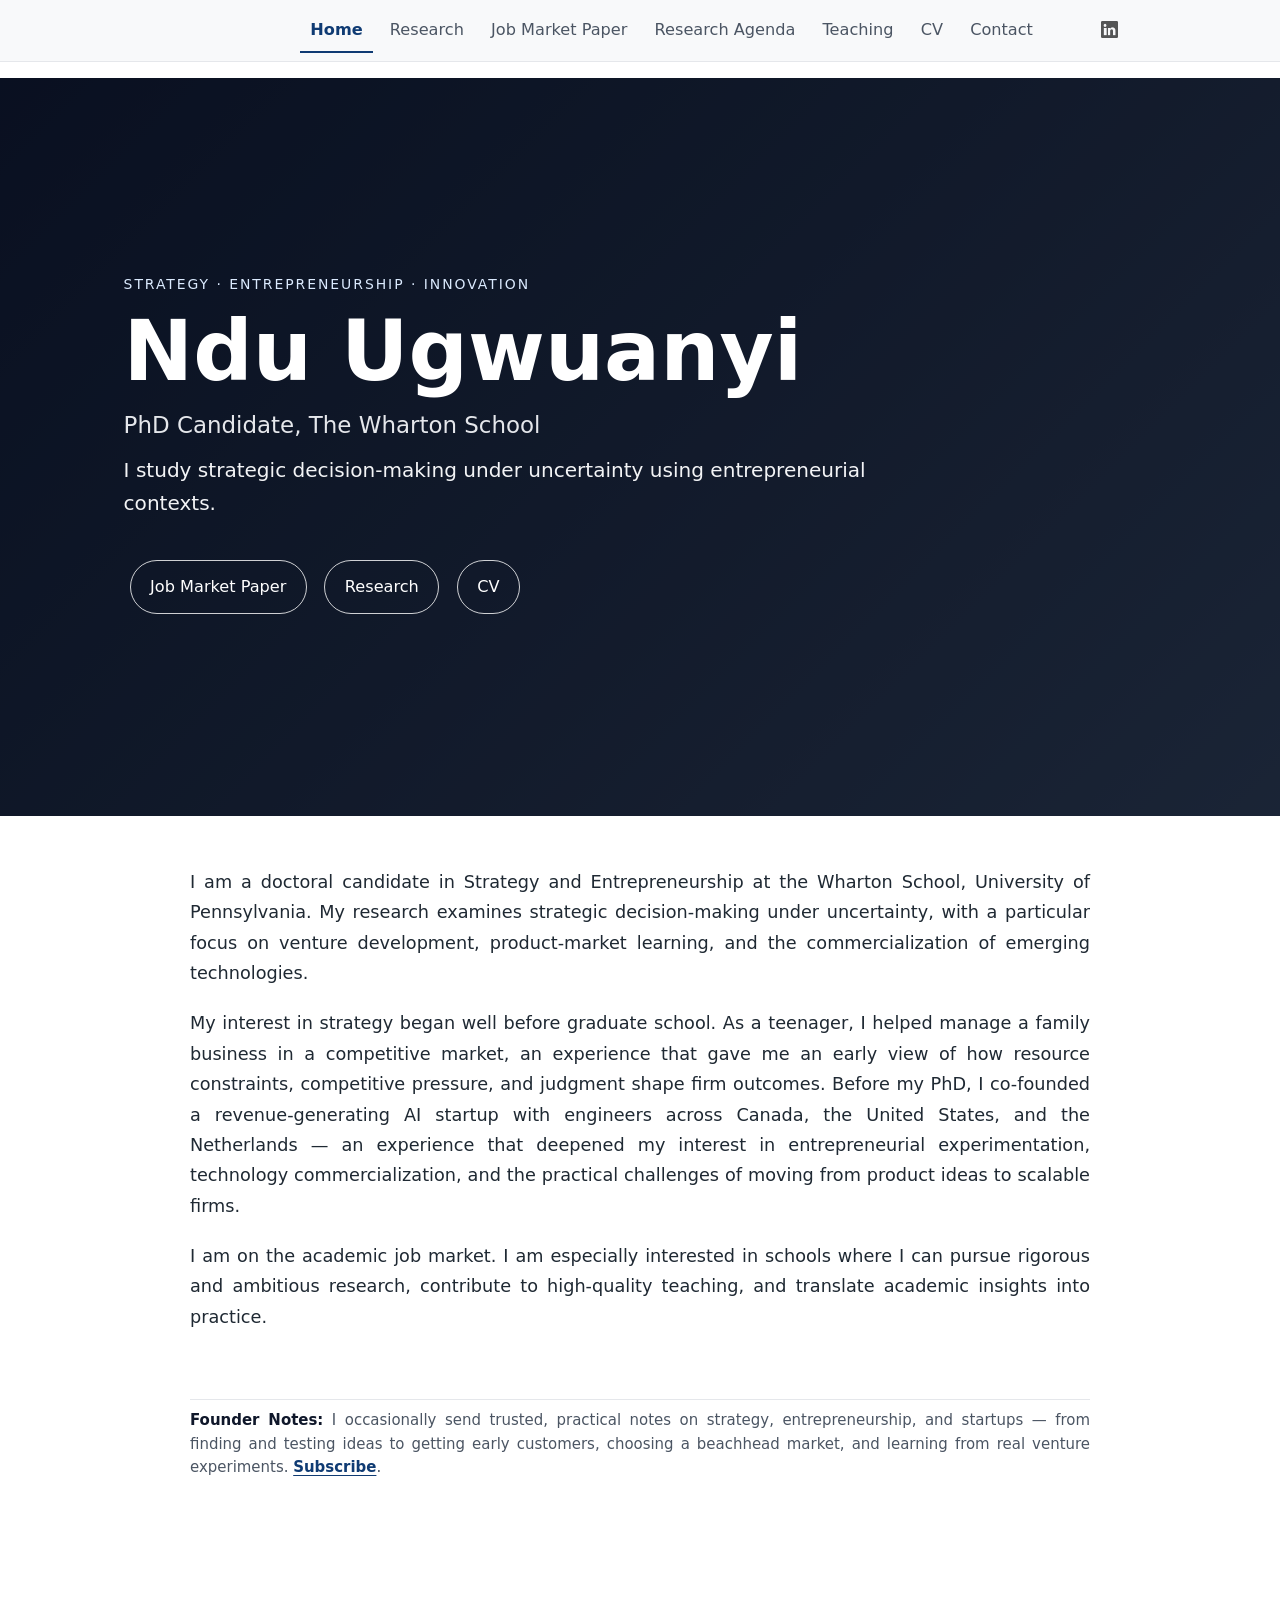
==== commit e5c55ba6: "Built site for gh-pages" ====
--- a/index.html
+++ b/index.html
@@ -55,6 +55,15 @@
     "search-label": "Search"
   }
 }</script>
+<script async="" src="https://www.googletagmanager.com/gtag/js?id=G-Q7J41YKM9X"></script>
+
+<script type="text/javascript">
+
+window.dataLayer = window.dataLayer || [];
+function gtag(){dataLayer.push(arguments);}
+gtag('js', new Date());
+gtag('config', 'G-Q7J41YKM9X', { 'anonymize_ip': true});
+</script>
 
 
 <link rel="stylesheet" href="styles.css">
@@ -149,6 +158,7 @@
     <p>
       I am a doctoral candidate in Strategy and Entrepreneurship at the Wharton School, University of Pennsylvania. My research examines strategic decision-making under uncertainty, with a particular focus on venture development, product-market learning, and the commercialization of emerging technologies.
     </p>
+
 <!--
     <p>
       My interest in strategy began well before graduate school. As a teenager, I helped manage a family business in a competitive market, an experience that gave me an early view of how resource constraints, competitive pressure, and judgment shape firm outcomes. I later developed a parallel interest in decision-making through competitive chess. I have also used chess as an empirical setting to study how experience, expertise, and attention shape strategic behavior.
@@ -167,6 +177,11 @@
     </p>
 
   </div>
+</section>
+<section class="founder-notes">
+<p>
+<strong>Founder Notes:</strong> I occasionally send trusted, practical notes on strategy, entrepreneurship, and startups — from finding and testing ideas to getting early customers, choosing a beachhead market, and learning from real venture experiments. <a href="https://ndu-ugwuanyi.kit.com/878b3544af" target="_blank" rel="noopener">Subscribe</a>.
+</p>
 </section>
 <!--
 <section class="home-section">
--- a/styles.css
+++ b/styles.css
@@ -736,4 +736,39 @@
   margin-top: 0.65rem;
   text-align: justify;
   color: #1f2933;
+}
+
+
+/* =========================================================
+   Founder Notes homepage note
+   ========================================================= */
+
+.founder-notes {
+  max-width: 900px;
+  margin: 1.0rem auto 3.0rem auto;
+  padding: 0.5rem 0 0 0;
+  border-top: 1px solid #e5e7eb;
+}
+
+.founder-notes p {
+  font-size: 0.88rem;
+  line-height: 1.6;
+  color: #4b5563;
+  text-align: justify;
+  margin: 0;
+}
+
+.founder-notes strong {
+  color: #0f172a;
+}
+
+.founder-notes a {
+  color: #0f3b73;
+  font-weight: 600;
+  text-decoration: underline;
+  text-underline-offset: 3px;
+}
+
+.founder-notes a:hover {
+  color: #0f172a;
 }
